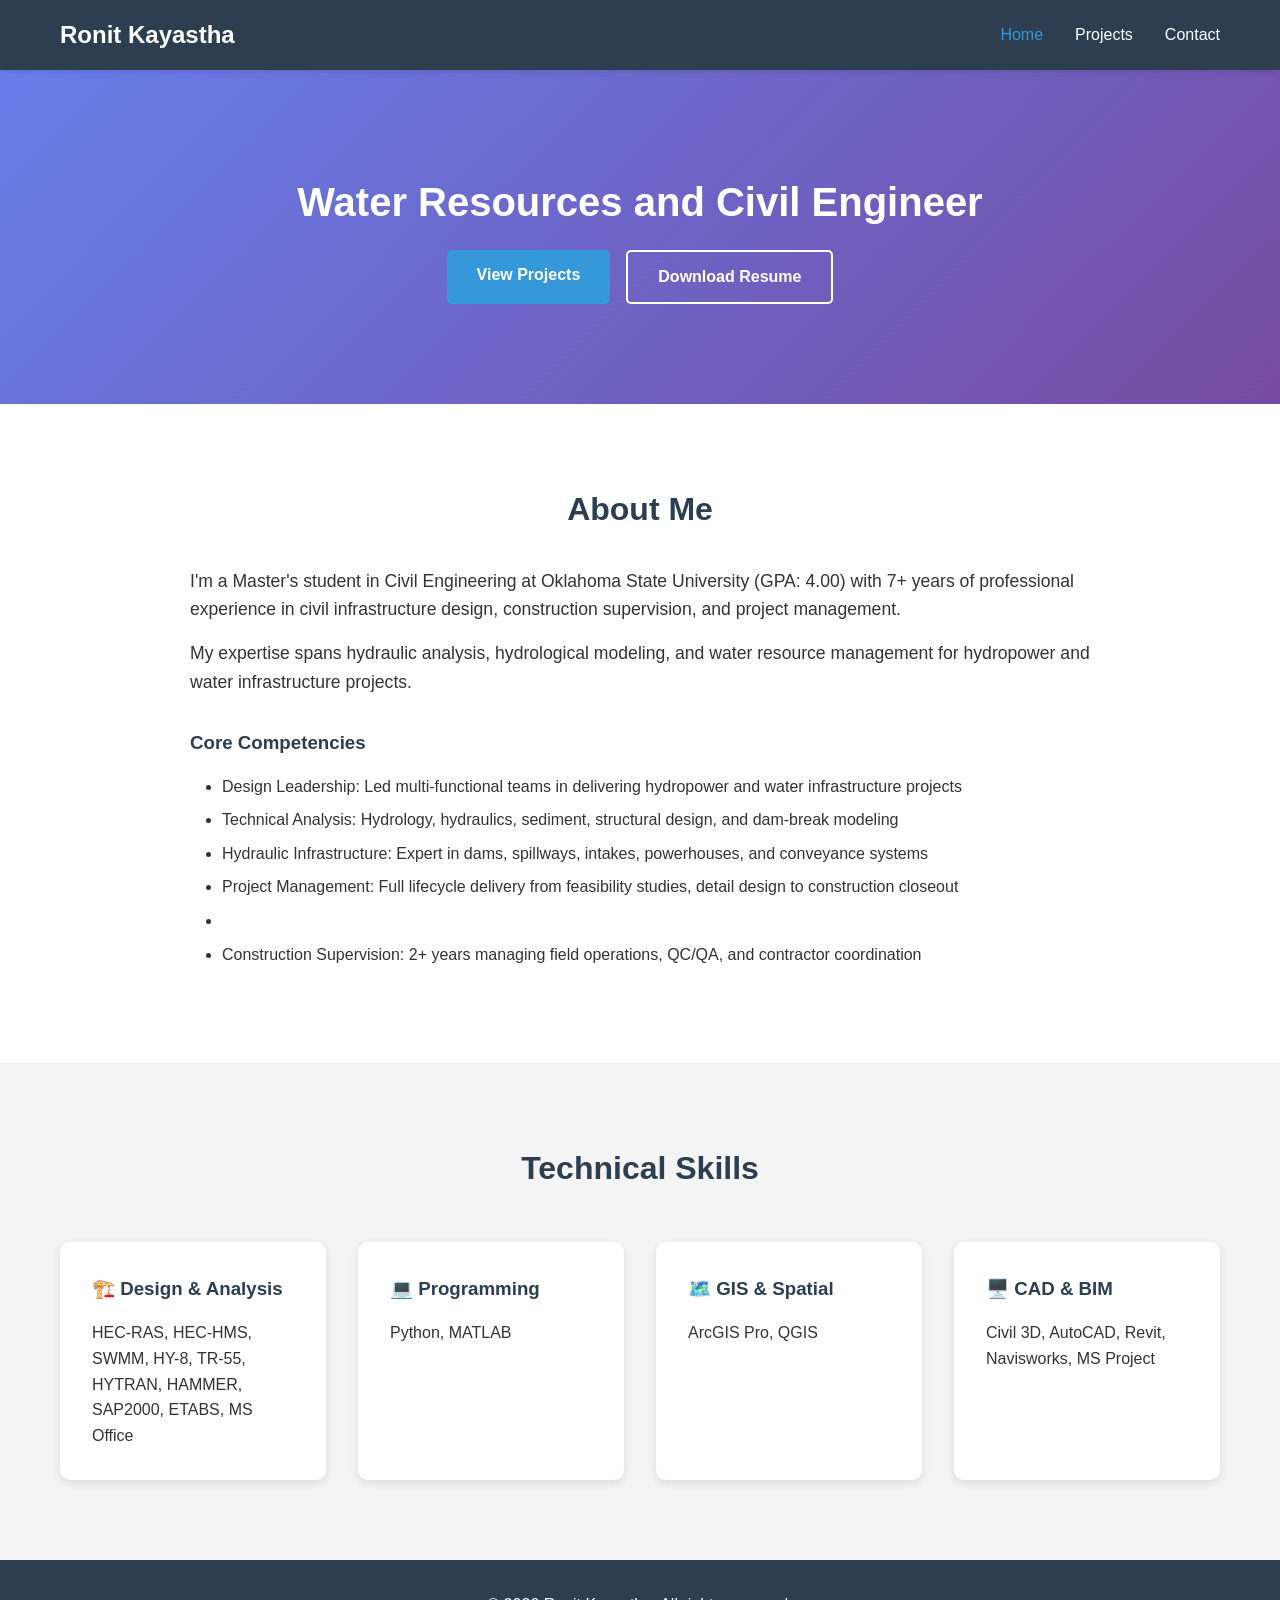
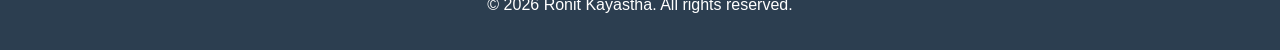
==== index.html @ c378f547 "Update index.html" ====
<!DOCTYPE html>
<html lang="en">
<head>
    <meta charset="UTF-8">
    <meta name="viewport" content="width=device-width, initial-scale=1.0">
    <title>Ronit Kayastha </title>
    <link rel="stylesheet" href="css/style.css">
</head>
<body>
    <!-- Navigation Bar -->
    <nav class="navbar">
        <div class="nav-container">
            <h1 class="logo">Ronit Kayastha</h1>
            <ul class="nav-menu">
                <li><a href="index.html" class="active">Home</a></li>
                <li><a href="projects.html">Projects</a></li>
                <li><a href="contact.html">Contact</a></li>
            </ul>
        </div>
    </nav>

    <!-- Hero Section -->
    <section class="hero">
        <div class="hero-content">
            <h1>Water Resources and Civil Engineer</h1>
            <div class="hero-buttons">
                <a href="projects.html" class="btn btn-primary">View Projects</a>
                <a href="pdfs/Ronit-Kayastha-Resume.pdf" class="btn btn-secondary" target="_blank">Download Resume</a>
            </div>
        </div>
    </section>

    <!-- About Section -->
    <section class="about">
        <div class="container">
            <h2>About Me</h2>
            <div class="about-content">
                <div class="about-text">
                    <p>I'm a Master's student in Civil Engineering at Oklahoma State University (GPA: 4.00) with 7+ years of professional experience in civil infrastructure design, construction supervision, and project management.</p>
                    <p>My expertise spans hydraulic analysis, hydrological modeling, and water resource management for hydropower and water infrastructure projects.</p>
                    
                    <h3>Core Competencies</h3>
                    <ul>
                        <li>Design Leadership: Led multi-functional teams in delivering hydropower and water infrastructure projects</li>
                        <li>Technical Analysis: Hydrology, hydraulics, sediment, structural design, and dam-break modeling</li>
                        <li>Hydraulic Infrastructure: Expert in dams, spillways, intakes, powerhouses, and conveyance systems</li>
                        <li>Project Management: Full lifecycle delivery from feasibility studies, detail design to construction closeout<li>
                        <li>Construction Supervision: 2+ years managing field operations, QC/QA, and contractor coordination</li>
                    </ul>
                </div>
            </div>
        </div>
    </section>

    <!-- Skills Section -->
    <section class="skills">
        <div class="container">
            <h2>Technical Skills</h2>
            <div class="skills-grid">
                <div class="skill-card">
                    <h3>🏗️ Design & Analysis</h3>
                    <p>HEC-RAS, HEC-HMS, SWMM, HY-8, TR-55, HYTRAN, HAMMER, SAP2000, ETABS, MS Office</p>
                </div>
                <div class="skill-card">
                    <h3>💻 Programming</h3>
                    <p>Python, MATLAB</p>
                </div>
                <div class="skill-card">
                    <h3>🗺️ GIS & Spatial</h3>
                    <p>ArcGIS Pro, QGIS </p>
                </div>
                <div class="skill-card">
                    <h3>🖥️ CAD & BIM</h3>
                    <p>Civil 3D, AutoCAD, Revit, Navisworks, MS Project</p>
                </div>
            </div>
        </div>
    </section>

    <!-- Footer -->
    <footer>
        <p>&copy; 2026 Ronit Kayastha. All rights reserved.</p>
    </footer>
</body>
</html>
---- css/style.css ----
/* Reset and Base Styles */
* {
    margin: 0;
    padding: 0;
    box-sizing: border-box;
}

body {
    font-family: 'Segoe UI', Tahoma, Geneva, Verdana, sans-serif;
    line-height: 1.6;
    color: #333;
    background-color: #f4f4f4;
}

.container {
    max-width: 1200px;
    margin: 0 auto;
    padding: 0 20px;
}

/* Navigation Bar */
.navbar {
    background-color: #2c3e50;
    color: white;
    padding: 1rem 0;
    position: sticky;
    top: 0;
    z-index: 1000;
    box-shadow: 0 2px 5px rgba(0,0,0,0.1);
}

.nav-container {
    max-width: 1200px;
    margin: 0 auto;
    padding: 0 20px;
    display: flex;
    justify-content: space-between;
    align-items: center;
}

.logo {
    font-size: 1.5rem;
    font-weight: bold;
}

.nav-menu {
    list-style: none;
    display: flex;
    gap: 2rem;
}

.nav-menu a {
    color: white;
    text-decoration: none;
    font-weight: 500;
    transition: color 0.3s;
}

.nav-menu a:hover,
.nav-menu a.active {
    color: #3498db;
}

/* Hero Section */
.hero {
    background: linear-gradient(135deg, #667eea 0%, #764ba2 100%);
    color: white;
    padding: 100px 20px;
    text-align: center;
}

.hero h1 {
    font-size: 2.5rem;
    margin-bottom: 1rem;
}

.hero p {
    font-size: 1.2rem;
    max-width: 800px;
    margin: 0 auto 2rem;
}

.hero-buttons {
    display: flex;
    gap: 1rem;
    justify-content: center;
    flex-wrap: wrap;
}

/* Buttons */
.btn {
    display: inline-block;
    padding: 12px 30px;
    border-radius: 5px;
    text-decoration: none;
    font-weight: 600;
    transition: all 0.3s;
}

.btn-primary {
    background-color: #3498db;
    color: white;
}

.btn-primary:hover {
    background-color: #2980b9;
    transform: translateY(-2px);
    box-shadow: 0 5px 15px rgba(0,0,0,0.2);
}

.btn-secondary {
    background-color: transparent;
    color: white;
    border: 2px solid white;
}

.btn-secondary:hover {
    background-color: white;
    color: #667eea;
}

/* About Section */
.about {
    background-color: white;
    padding: 80px 20px;
}

.about h2 {
    font-size: 2rem;
    margin-bottom: 2rem;
    text-align: center;
    color: #2c3e50;
}

.about-text {
    max-width: 900px;
    margin: 0 auto;
}

.about-text p {
    margin-bottom: 1rem;
    font-size: 1.1rem;
}

.about-text h3 {
    margin: 2rem 0 1rem;
    color: #2c3e50;
}

.about-text ul {
    margin-left: 2rem;
    margin-bottom: 1rem;
}

.about-text li {
    margin-bottom: 0.5rem;
}

/* Skills Section */
.skills {
    padding: 80px 20px;
    background-color: #f4f4f4;
}

.skills h2 {
    font-size: 2rem;
    margin-bottom: 3rem;
    text-align: center;
    color: #2c3e50;
}

.skills-grid {
    display: grid;
    grid-template-columns: repeat(auto-fit, minmax(250px, 1fr));
    gap: 2rem;
}

.skill-card {
    background: white;
    padding: 2rem;
    border-radius: 10px;
    box-shadow: 0 3px 10px rgba(0,0,0,0.1);
    transition: transform 0.3s;
}

.skill-card:hover {
    transform: translateY(-5px);
    box-shadow: 0 5px 20px rgba(0,0,0,0.15);
}

.skill-card h3 {
    margin-bottom: 1rem;
    color: #2c3e50;
}

/* Projects Page */
.projects-page {
    padding: 60px 20px;
    background-color: white;
}

.projects-page h1 {
    font-size: 2.5rem;
    margin-bottom: 1rem;
    color: #2c3e50;
    text-align: center;
}

.subtitle {
    text-align: center;
    font-size: 1.2rem;
    color: #666;
    margin-bottom: 3rem;
}

.project-card {
    background: white;
    border-radius: 10px;
    box-shadow: 0 3px 15px rgba(0,0,0,0.1);
    margin-bottom: 3rem;
    overflow: hidden;
    display: grid;
    grid-template-columns: 1fr 1.5fr;
    gap: 2rem;
}

.project-image {
    overflow: hidden;
}

.project-image img {
    width: 100%;
    height: 100%;
    object-fit: cover;
    transition: transform 0.3s;
}

.project-card:hover .project-image img {
    transform: scale(1.05);
}

.project-details {
    padding: 2rem;
    display: flex;
    flex-direction: column;
    justify-content: center;
}

.project-details h2 {
    color: #2c3e50;
    margin-bottom: 0.5rem;
}

.project-category {
    color: #3498db;
    font-weight: 600;
    margin-bottom: 1rem;
}

.project-tech {
    display: flex;
    flex-wrap: wrap;
    gap: 0.5rem;
    margin: 1.5rem 0;
}

.tech-tag {
    background-color: #e8f4f8;
    color: #2980b9;
    padding: 5px 15px;
    border-radius: 20px;
    font-size: 0.9rem;
    font-weight: 500;
}

.project-links {
    display: flex;
    gap: 1rem;
    flex-wrap: wrap;
    margin-top: 1rem;
}

/* Contact Page */
.contact-page {
    padding: 60px 20px;
    background-color: white;
    min-height: calc(100vh - 200px);
}

.contact-page h1 {
    font-size: 2.5rem;
    margin-bottom: 1rem;
    color: #2c3e50;
    text-align: center;
}

.contact-content {
    display: grid;
    grid-template-columns: 1fr 1.5fr;
    gap: 3rem;
    margin-top: 3rem;
}

.contact-info {
    display: flex;
    flex-direction: column;
    gap: 2rem;
}

.contact-item {
    background: #f8f9fa;
    padding: 1.5rem;
    border-radius: 10px;
    border-left: 4px solid #3498db;
}

.contact-item h3 {
    color: #2c3e50;
    margin-bottom: 0.5rem;
}

.contact-item a {
    color: #3498db;
    text-decoration: none;
}

.contact-item a:hover {
    text-decoration: underline;
}

.social-links {
    display: flex;
    gap: 1rem;
    flex-wrap: wrap;
}

.social-btn {
    background-color: #3498db;
    color: white;
    padding: 8px 20px;
    border-radius: 5px;
    text-decoration: none;
    transition: background-color 0.3s;
}

.social-btn:hover {
    background-color: #2980b9;
}

/* Contact Form */
.contact-form-container {
    background: #f8f9fa;
    padding: 2rem;
    border-radius: 10px;
}

.contact-form-container h2 {
    color: #2c3e50;
    margin-bottom: 1.5rem;
}

.form-group {
    margin-bottom: 1.5rem;
}

.form-group label {
    display: block;
    margin-bottom: 0.5rem;
    color: #2c3e50;
    font-weight: 600;
}

.form-group input,
.form-group textarea {
    width: 100%;
    padding: 10px;
    border: 1px solid #ddd;
    border-radius: 5px;
    font-size: 1rem;
    font-family: inherit;
}

.form-group input:focus,
.form-group textarea:focus {
    outline: none;
    border-color: #3498db;
}

.form-note {
    margin-top: 1rem;
    font-size: 0.9rem;
    color: #666;
}

/* Footer */
footer {
    background-color: #2c3e50;
    color: white;
    text-align: center;
    padding: 2rem 0;
    margin-top: auto;
}

/* Responsive Design */
@media (max-width: 768px) {
    .hero h1 {
        font-size: 2rem;
    }

    .nav-menu {
        gap: 1rem;
    }

    .project-card {
        grid-template-columns: 1fr;
    }

    .contact-content {
        grid-template-columns: 1fr;
    }

    .skills-grid {
        grid-template-columns: 1fr;
    }
}
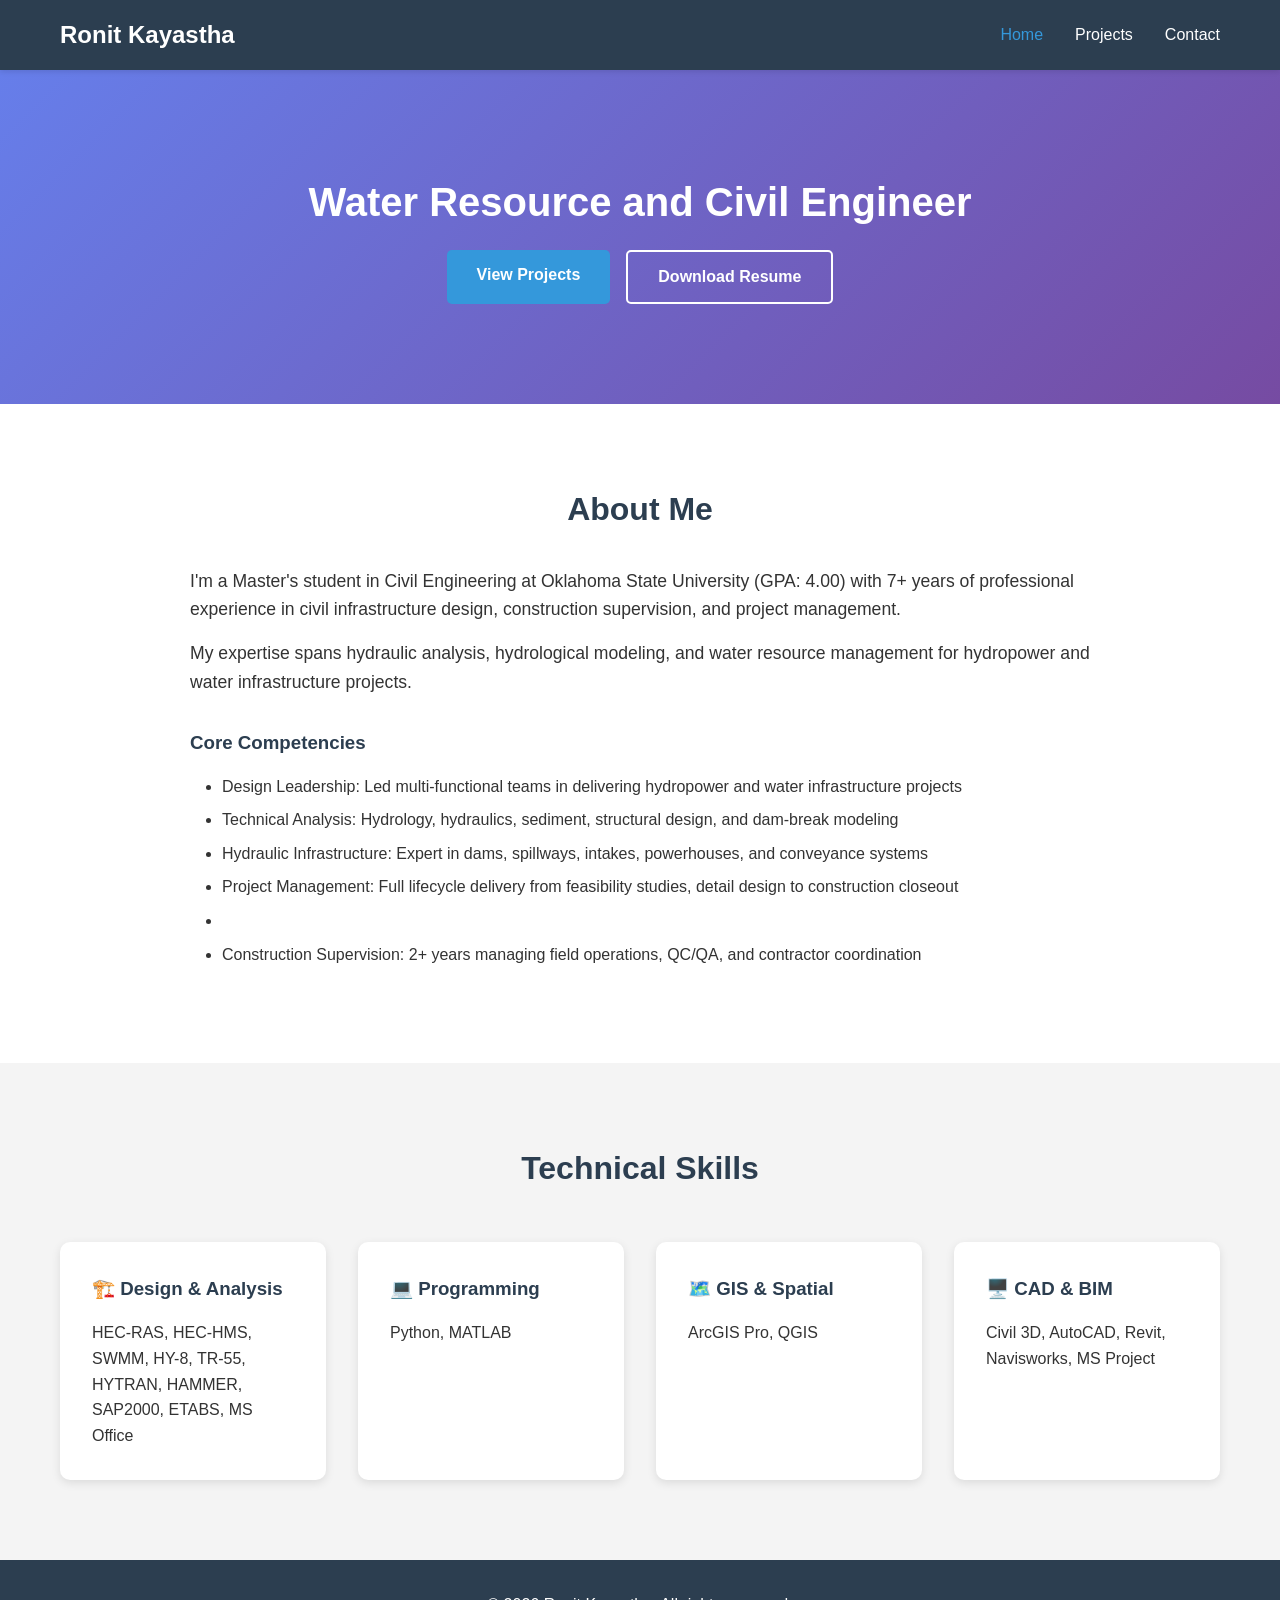
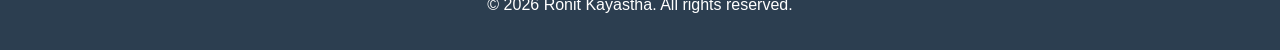
==== commit 36ab173c: "Correct job title in hero section" ====
--- a/index.html
+++ b/index.html
@@ -22,7 +22,7 @@
     <!-- Hero Section -->
     <section class="hero">
         <div class="hero-content">
-            <h1>Water Resources and Civil Engineer</h1>
+            <h1>Water Resource and Civil Engineer</h1>
             <div class="hero-buttons">
                 <a href="projects.html" class="btn btn-primary">View Projects</a>
                 <a href="pdfs/Ronit-Kayastha-Resume.pdf" class="btn btn-secondary" target="_blank">Download Resume</a>
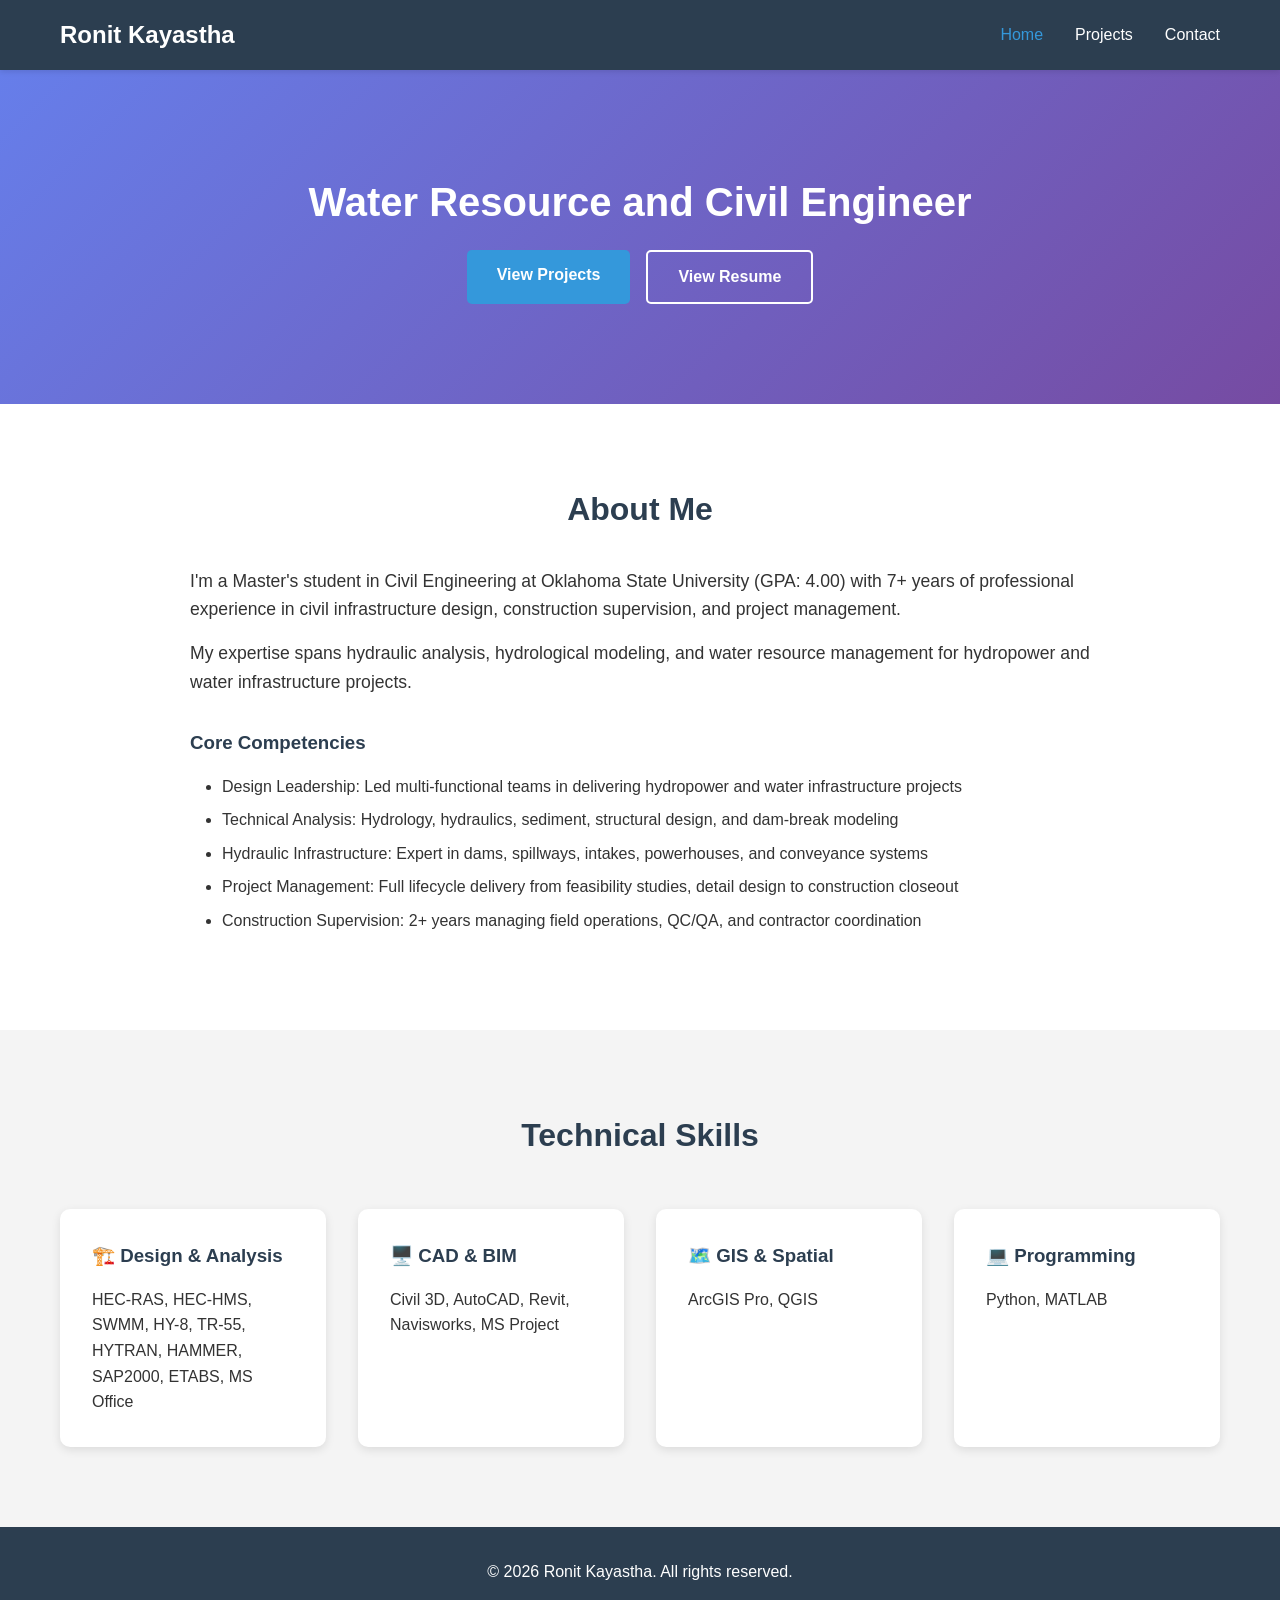
==== commit 6cb0c8cd: "Update index.html" ====
--- a/index.html
+++ b/index.html
@@ -25,7 +25,7 @@
             <h1>Water Resource and Civil Engineer</h1>
             <div class="hero-buttons">
                 <a href="projects.html" class="btn btn-primary">View Projects</a>
-                <a href="pdfs/Ronit-Kayastha-Resume.pdf" class="btn btn-secondary" target="_blank">Download Resume</a>
+                <a href="pdfs/Ronit-Kayastha-Resume.pdf" class="btn btn-secondary" target="_blank">View Resume</a>
             </div>
         </div>
     </section>
@@ -44,7 +44,7 @@
                         <li>Design Leadership: Led multi-functional teams in delivering hydropower and water infrastructure projects</li>
                         <li>Technical Analysis: Hydrology, hydraulics, sediment, structural design, and dam-break modeling</li>
                         <li>Hydraulic Infrastructure: Expert in dams, spillways, intakes, powerhouses, and conveyance systems</li>
-                        <li>Project Management: Full lifecycle delivery from feasibility studies, detail design to construction closeout<li>
+                        <li>Project Management: Full lifecycle delivery from feasibility studies, detail design to construction closeout</li>
                         <li>Construction Supervision: 2+ years managing field operations, QC/QA, and contractor coordination</li>
                     </ul>
                 </div>
@@ -61,17 +61,17 @@
                     <h3>🏗️ Design & Analysis</h3>
                     <p>HEC-RAS, HEC-HMS, SWMM, HY-8, TR-55, HYTRAN, HAMMER, SAP2000, ETABS, MS Office</p>
                 </div>
-                <div class="skill-card">
-                    <h3>💻 Programming</h3>
-                    <p>Python, MATLAB</p>
+                 <div class="skill-card">
+                    <h3>🖥️ CAD & BIM</h3>
+                    <p>Civil 3D, AutoCAD, Revit, Navisworks, MS Project</p>
                 </div>
-                <div class="skill-card">
+                    <div class="skill-card">
                     <h3>🗺️ GIS & Spatial</h3>
                     <p>ArcGIS Pro, QGIS </p>
                 </div>
                 <div class="skill-card">
-                    <h3>🖥️ CAD & BIM</h3>
-                    <p>Civil 3D, AutoCAD, Revit, Navisworks, MS Project</p>
+                    <h3>💻 Programming</h3>
+                    <p>Python, MATLAB</p>
                 </div>
             </div>
         </div>
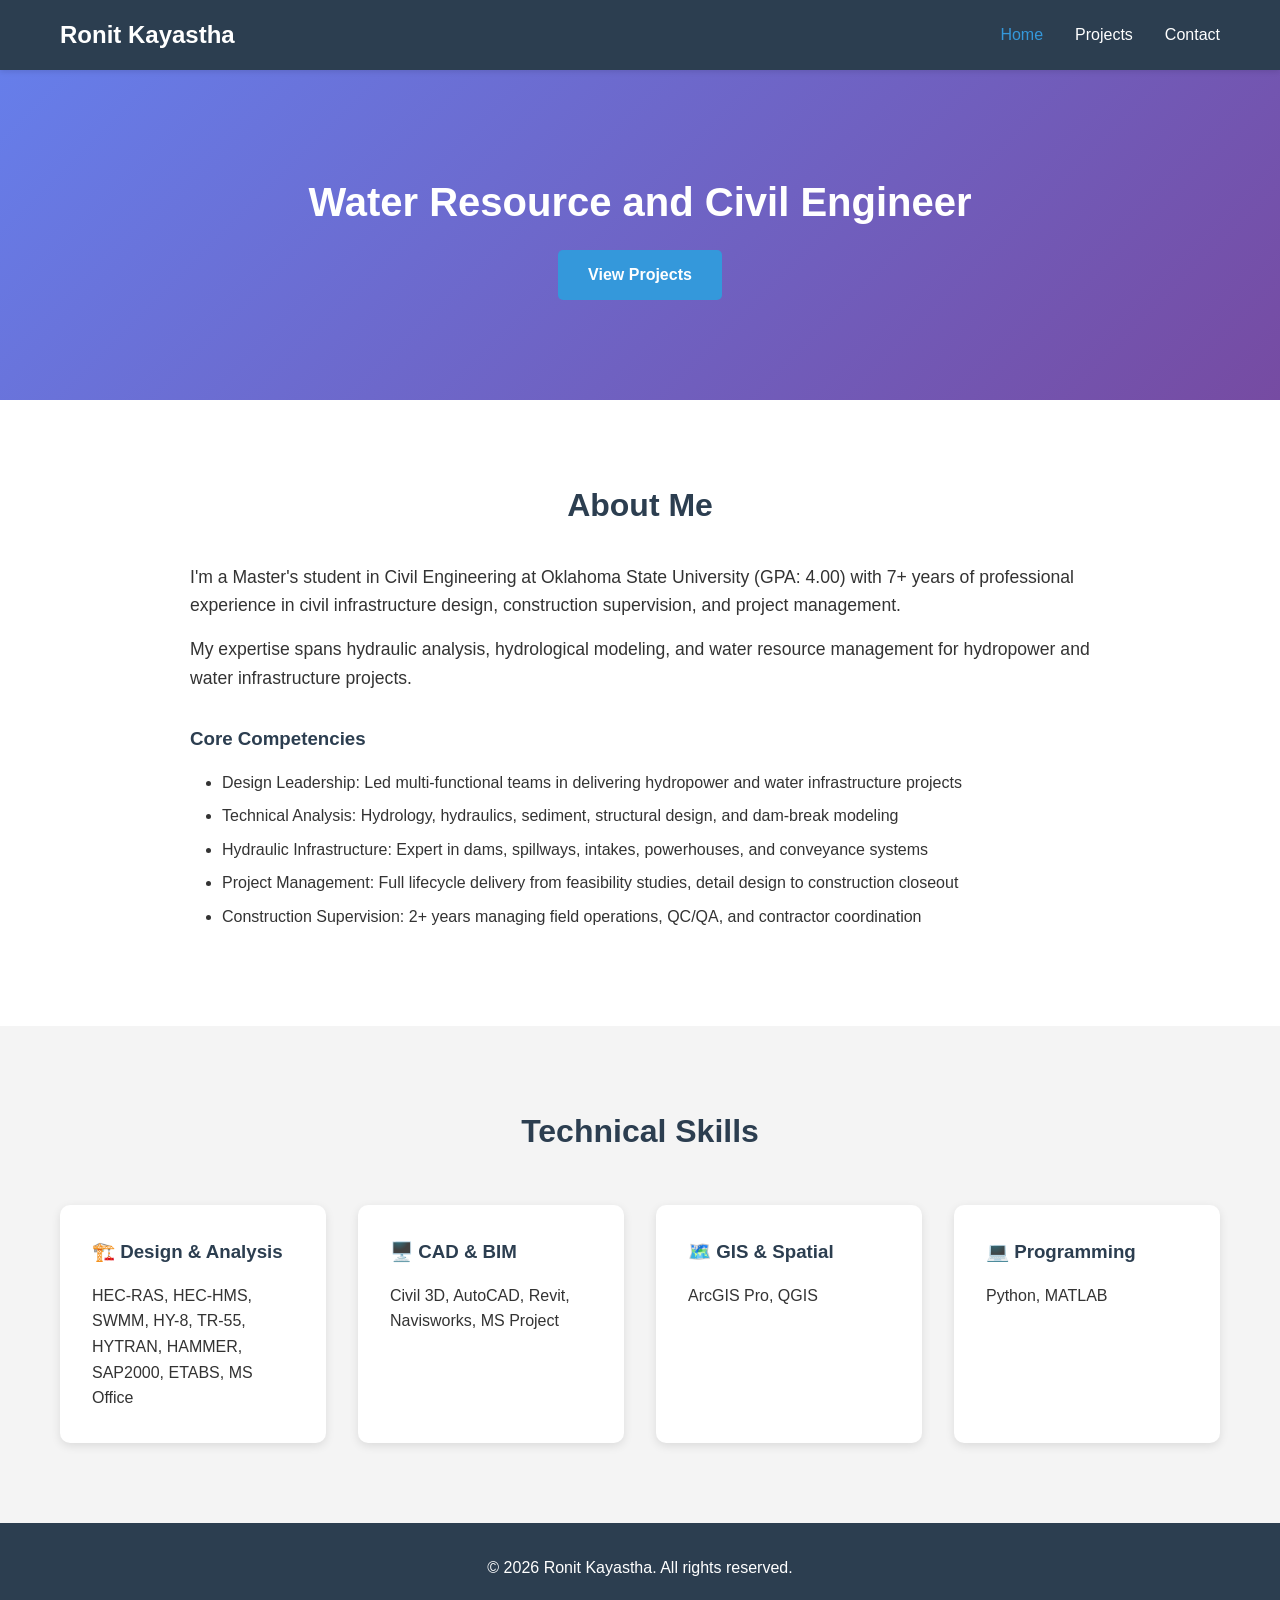
==== commit a82da345: "Remove resume link from hero section Removed the link to the resume from the hero section." ====
--- a/index.html
+++ b/index.html
@@ -25,7 +25,6 @@
             <h1>Water Resource and Civil Engineer</h1>
             <div class="hero-buttons">
                 <a href="projects.html" class="btn btn-primary">View Projects</a>
-                <a href="pdfs/Ronit-Kayastha-Resume.pdf" class="btn btn-secondary" target="_blank">View Resume</a>
             </div>
         </div>
     </section>
--- a/css/style.css
+++ b/css/style.css
@@ -226,12 +226,16 @@
 
 .project-image {
     overflow: hidden;
+    width: 100%;
+    height: 320px;
+    background-color: #f8f9fa;
 }
 
 .project-image img {
     width: 100%;
     height: 100%;
     object-fit: cover;
+    object-position: center;
     transition: transform 0.3s;
 }
 
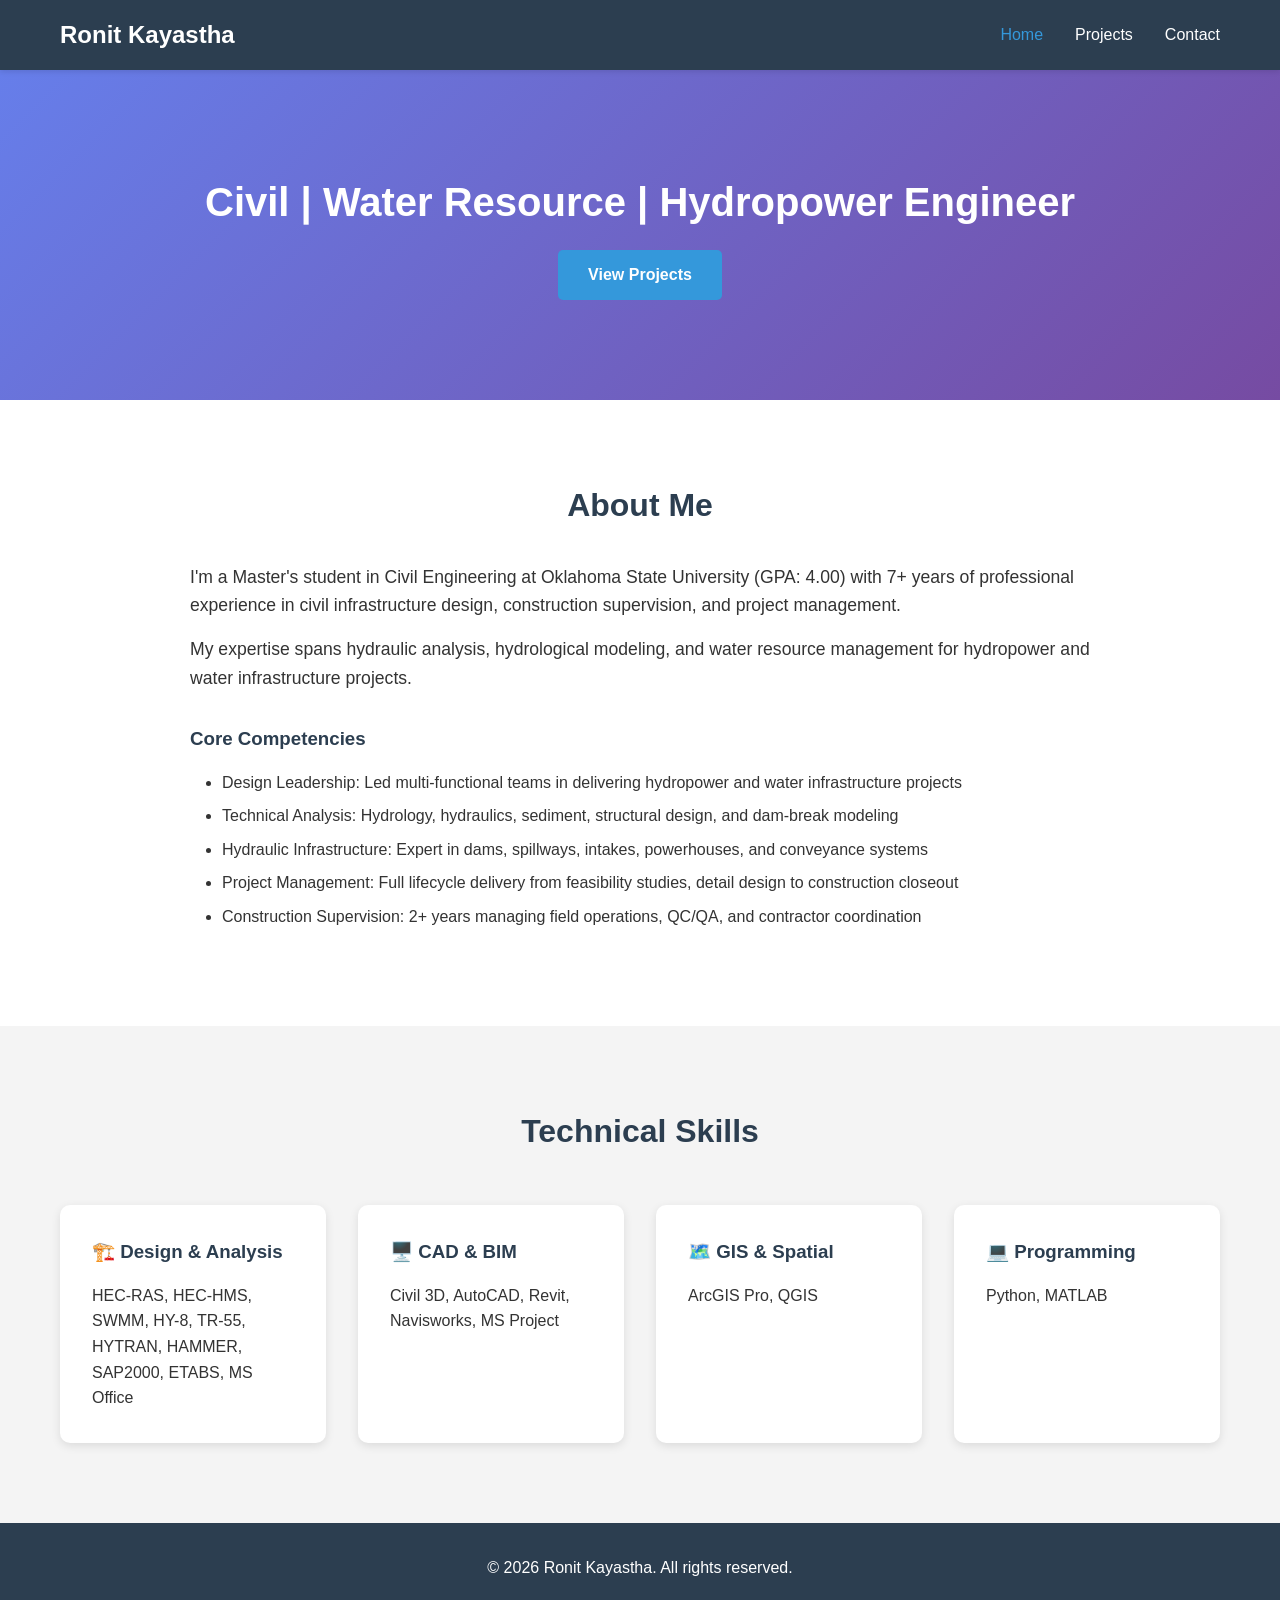
==== commit c77bcf66: "Update hero section title for clarity" ====
--- a/index.html
+++ b/index.html
@@ -22,7 +22,7 @@
     <!-- Hero Section -->
     <section class="hero">
         <div class="hero-content">
-            <h1>Water Resource and Civil Engineer</h1>
+            <h1>Civil | Water Resource | Hydropower Engineer</h1>
             <div class="hero-buttons">
                 <a href="projects.html" class="btn btn-primary">View Projects</a>
             </div>
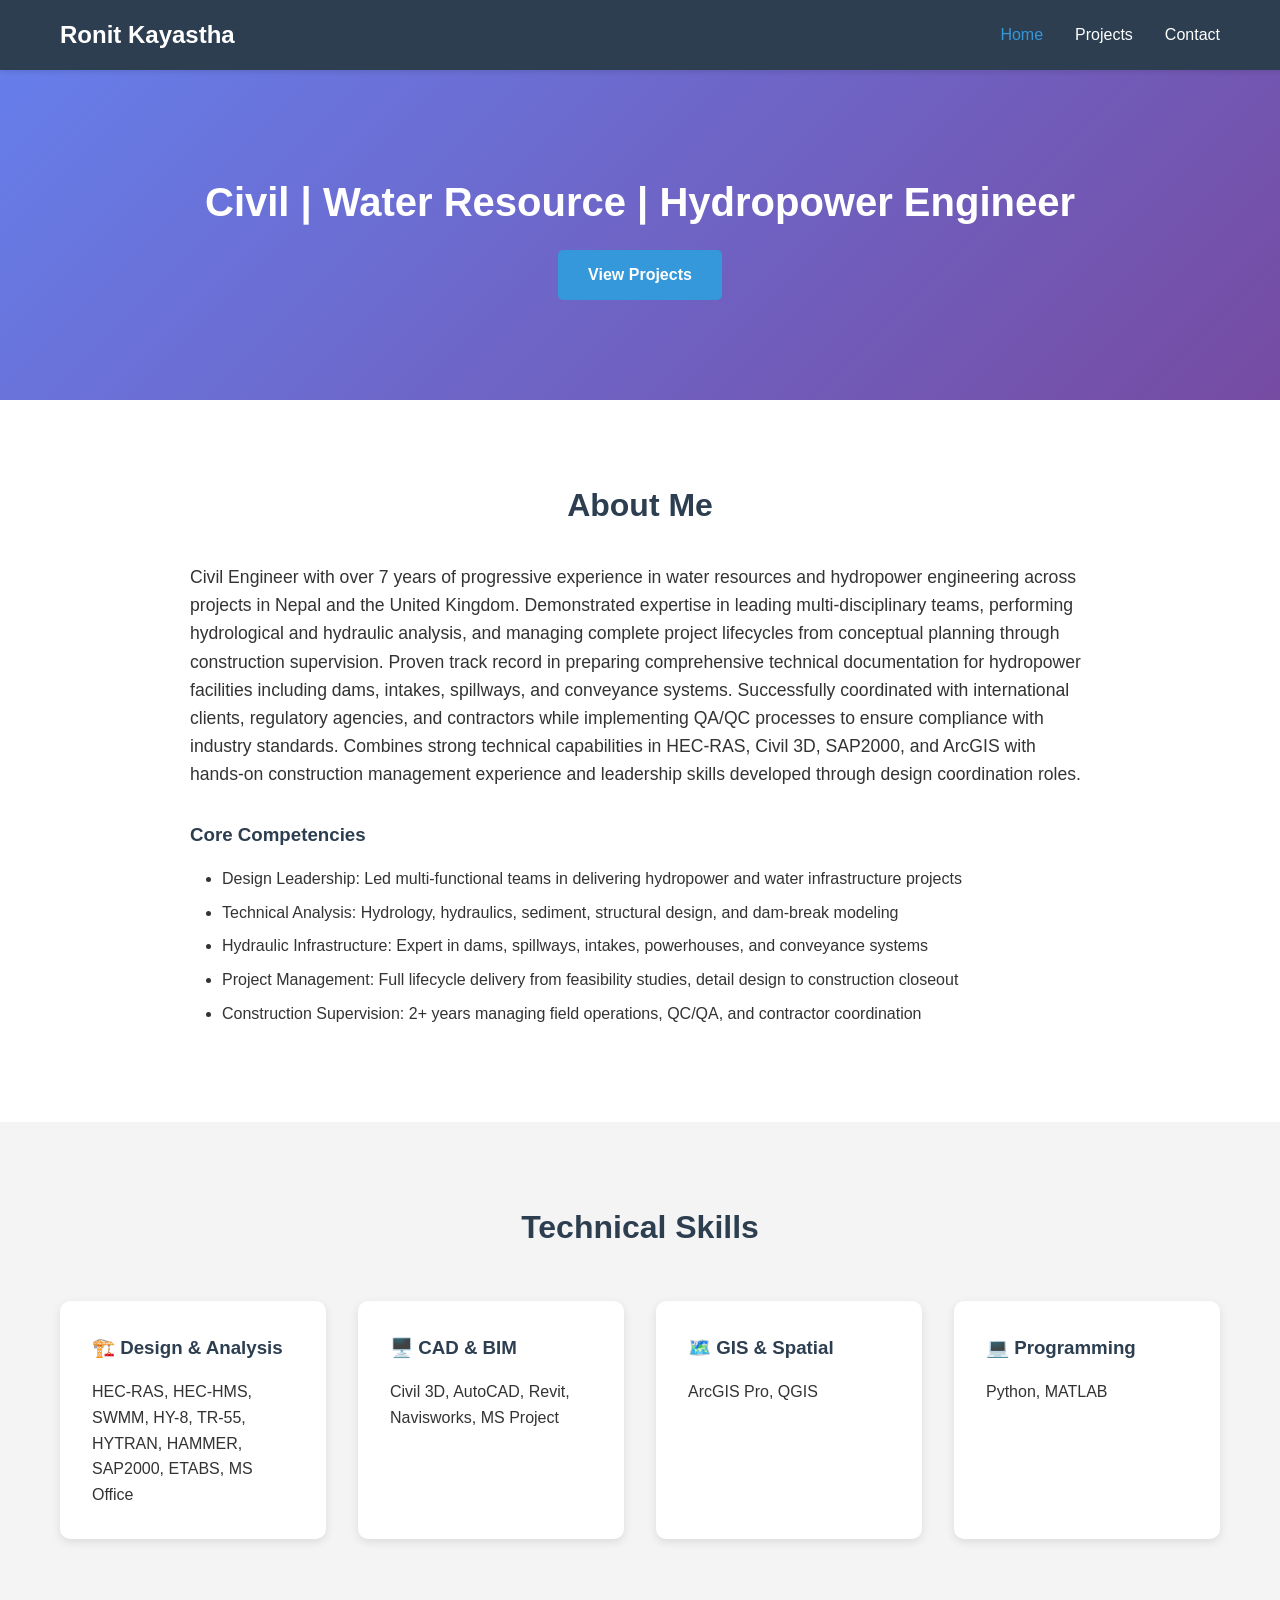
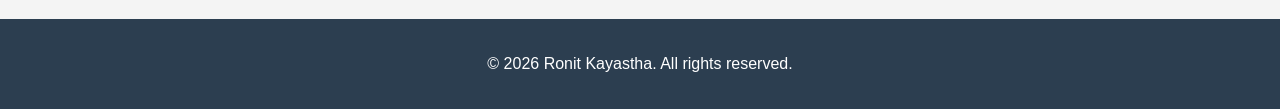
==== commit 937933f6: "Revise personal description in index.html" ====
--- a/index.html
+++ b/index.html
@@ -35,8 +35,7 @@
             <h2>About Me</h2>
             <div class="about-content">
                 <div class="about-text">
-                    <p>I'm a Master's student in Civil Engineering at Oklahoma State University (GPA: 4.00) with 7+ years of professional experience in civil infrastructure design, construction supervision, and project management.</p>
-                    <p>My expertise spans hydraulic analysis, hydrological modeling, and water resource management for hydropower and water infrastructure projects.</p>
+                    <p>Civil Engineer with over 7 years of progressive experience in water resources and hydropower engineering across projects in Nepal and the United Kingdom. Demonstrated expertise in leading multi-disciplinary teams, performing hydrological and hydraulic analysis, and managing complete project lifecycles from conceptual planning through construction supervision. Proven track record in preparing comprehensive technical documentation for hydropower facilities including dams, intakes, spillways, and conveyance systems. Successfully coordinated with international clients, regulatory agencies, and contractors while implementing QA/QC processes to ensure compliance with industry standards. Combines strong technical capabilities in HEC-RAS, Civil 3D, SAP2000, and ArcGIS with hands-on construction management experience and leadership skills developed through design coordination roles.</p>
                     
                     <h3>Core Competencies</h3>
                     <ul>
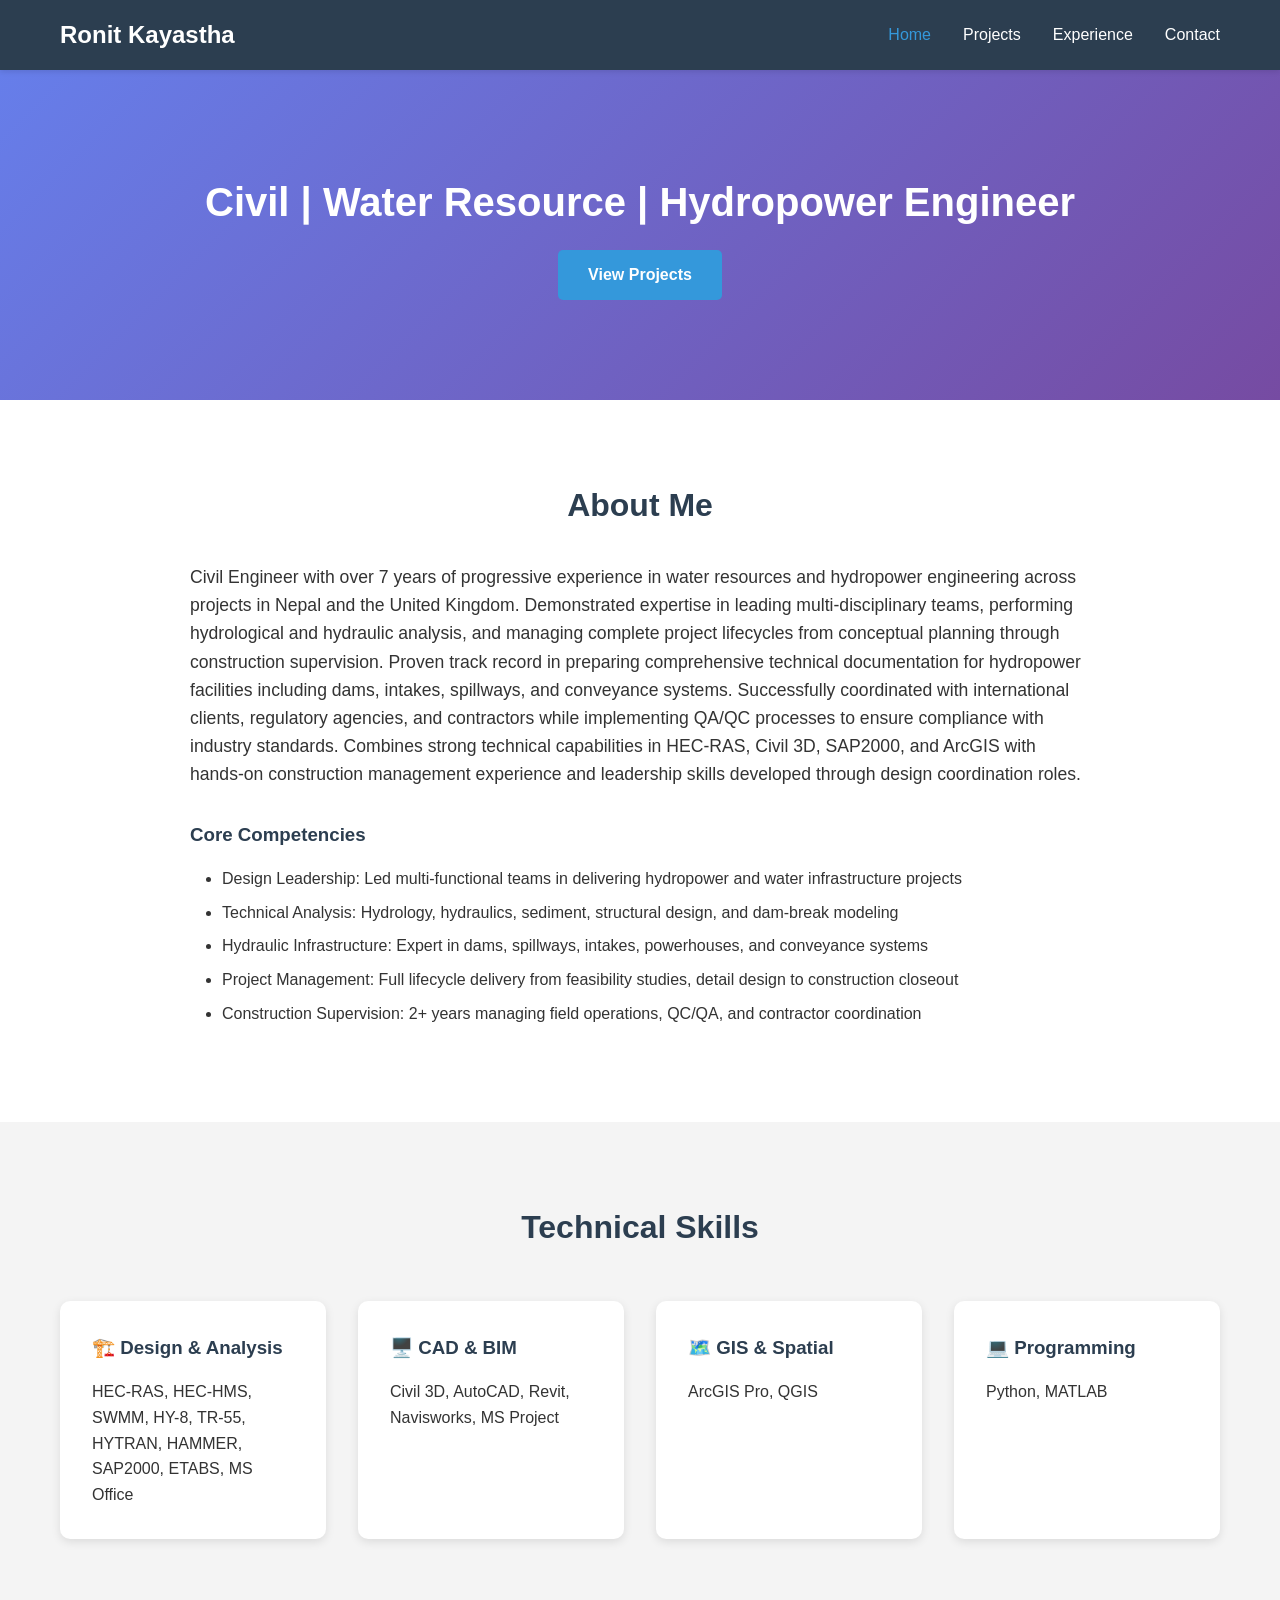
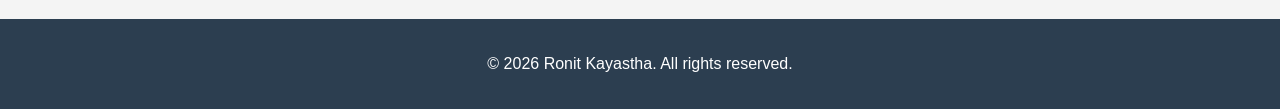
==== commit c41ea32b: "added experience page" ====
--- a/index.html
+++ b/index.html
@@ -14,6 +14,7 @@
             <ul class="nav-menu">
                 <li><a href="index.html" class="active">Home</a></li>
                 <li><a href="projects.html">Projects</a></li>
+                <li><a href="experience.html">Experience</a></li>
                 <li><a href="contact.html">Contact</a></li>
             </ul>
         </div>
--- a/css/style.css
+++ b/css/style.css
@@ -396,6 +396,100 @@
     color: #666;
 }
 
+/* Experience Page */
+.experience-page {
+    padding: 60px 20px;
+    background-color: white;
+}
+
+.experience-page h1 {
+    font-size: 2.5rem;
+    margin-bottom: 1rem;
+    color: #2c3e50;
+    text-align: center;
+}
+
+.experience-card {
+    background: white;
+    border-radius: 10px;
+    box-shadow: 0 3px 15px rgba(0,0,0,0.1);
+    margin-bottom: 2rem;
+    padding: 2rem;
+    border-left: 5px solid #3498db;
+    transition: box-shadow 0.3s, transform 0.3s;
+}
+
+.experience-card:hover {
+    box-shadow: 0 5px 20px rgba(0,0,0,0.15);
+    transform: translateY(-3px);
+}
+
+.experience-header {
+    display: grid;
+    grid-template-columns: 1fr 1fr;
+    gap: 2rem;
+    margin-bottom: 1.5rem;
+    padding-bottom: 1.5rem;
+    border-bottom: 1px solid #e0e0e0;
+}
+
+.experience-title h2 {
+    color: #2c3e50;
+    margin-bottom: 0.5rem;
+    font-size: 1.5rem;
+}
+
+.experience-title .company {
+    color: #3498db;
+    font-weight: 600;
+    font-size: 1.1rem;
+}
+
+.experience-date {
+    text-align: right;
+    display: flex;
+    flex-direction: column;
+    justify-content: center;
+}
+
+.experience-date .date-range {
+    color: #2c3e50;
+    font-weight: 700;
+    font-size: 1rem;
+    margin-bottom: 0.5rem;
+}
+
+.experience-date .location {
+    color: #666;
+    font-size: 0.95rem;
+}
+
+.experience-details ul {
+    list-style: none;
+    margin: 0;
+    padding: 0;
+}
+
+.experience-details li {
+    margin-bottom: 1rem;
+    padding-left: 1.5rem;
+    position: relative;
+    line-height: 1.6;
+    color: #444;
+}
+
+.experience-details li:before {
+    content: "▸";
+    color: #3498db;
+    font-weight: bold;
+    position: absolute;
+    left: 0;
+}
+
+.experience-details li:last-child {
+    margin-bottom: 0;
+}
+
 /* Footer */
 footer {
     background-color: #2c3e50;
@@ -426,4 +520,13 @@
     .skills-grid {
         grid-template-columns: 1fr;
     }
-}
+
+    .experience-header {
+        grid-template-columns: 1fr;
+        gap: 1rem;
+    }
+
+    .experience-date {
+        text-align: left;
+    }
+}
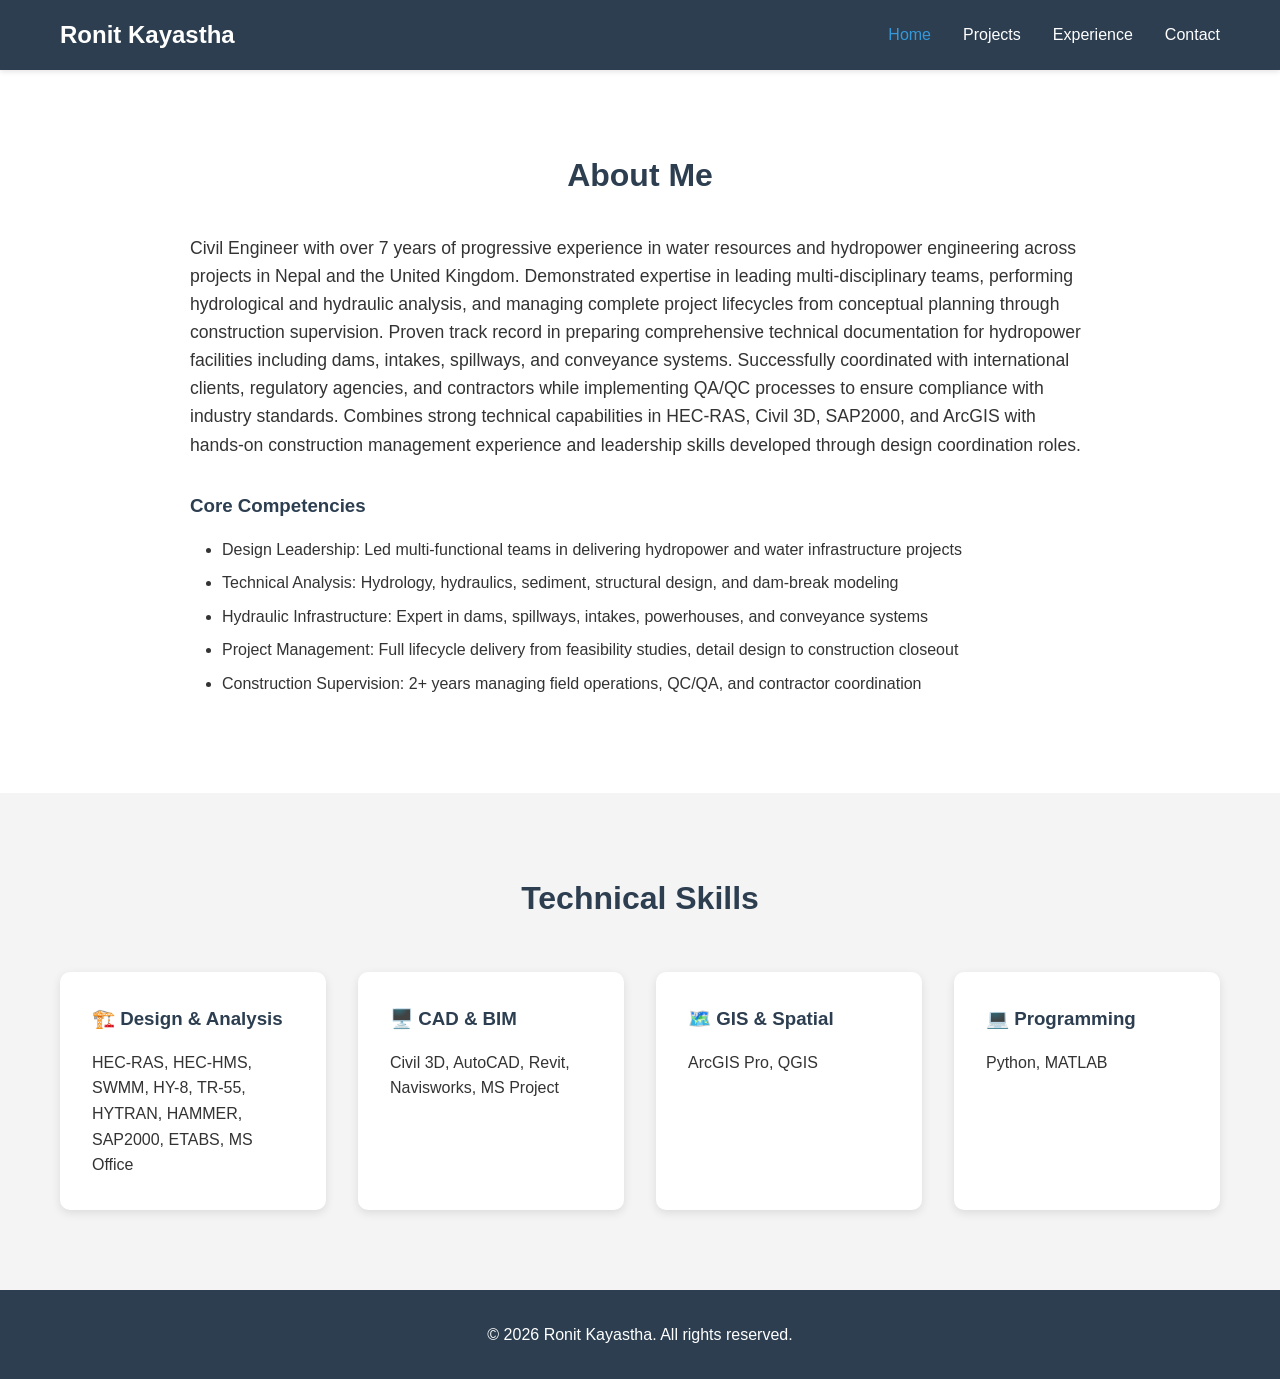
==== commit 886df549: "Remove Hero Section from index.html Removed the Hero Section from the index.html file." ====
--- a/index.html
+++ b/index.html
@@ -19,16 +19,6 @@
             </ul>
         </div>
     </nav>
-
-    <!-- Hero Section -->
-    <section class="hero">
-        <div class="hero-content">
-            <h1>Civil | Water Resource | Hydropower Engineer</h1>
-            <div class="hero-buttons">
-                <a href="projects.html" class="btn btn-primary">View Projects</a>
-            </div>
-        </div>
-    </section>
 
     <!-- About Section -->
     <section class="about">
